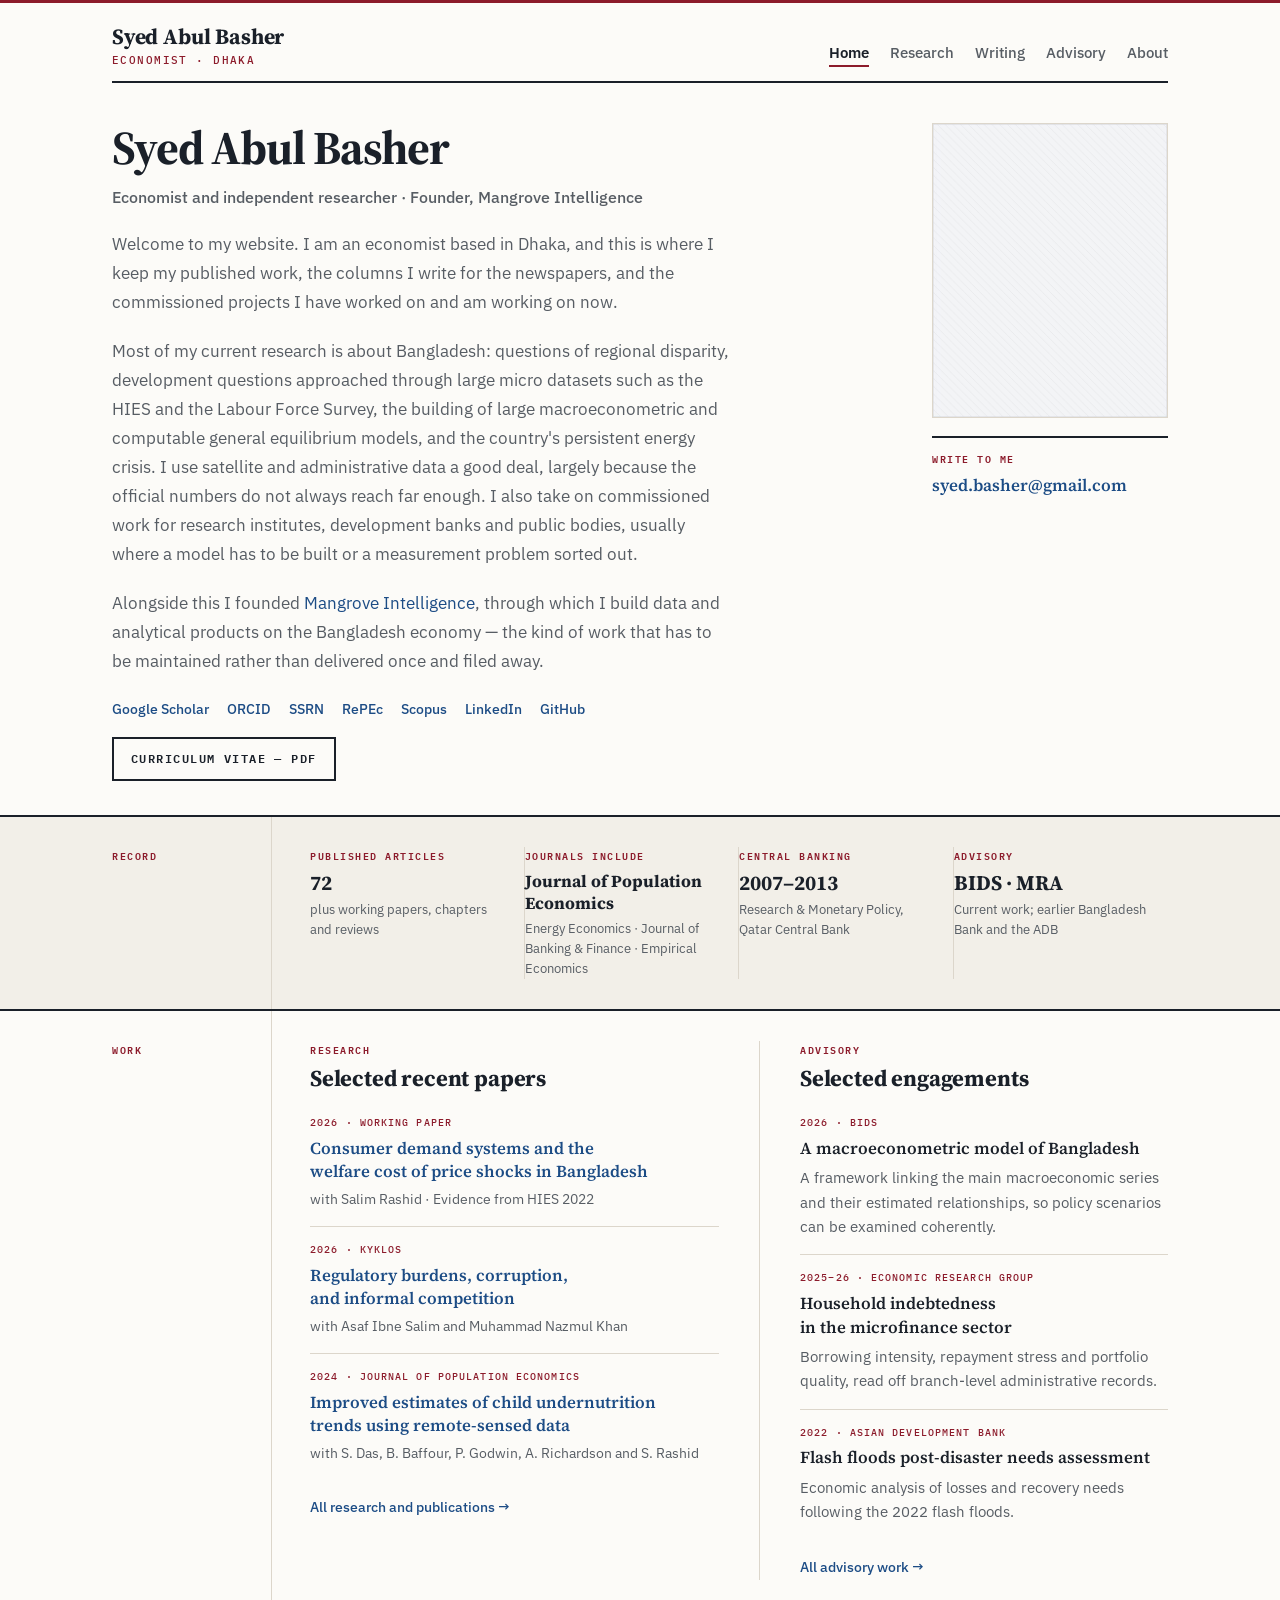
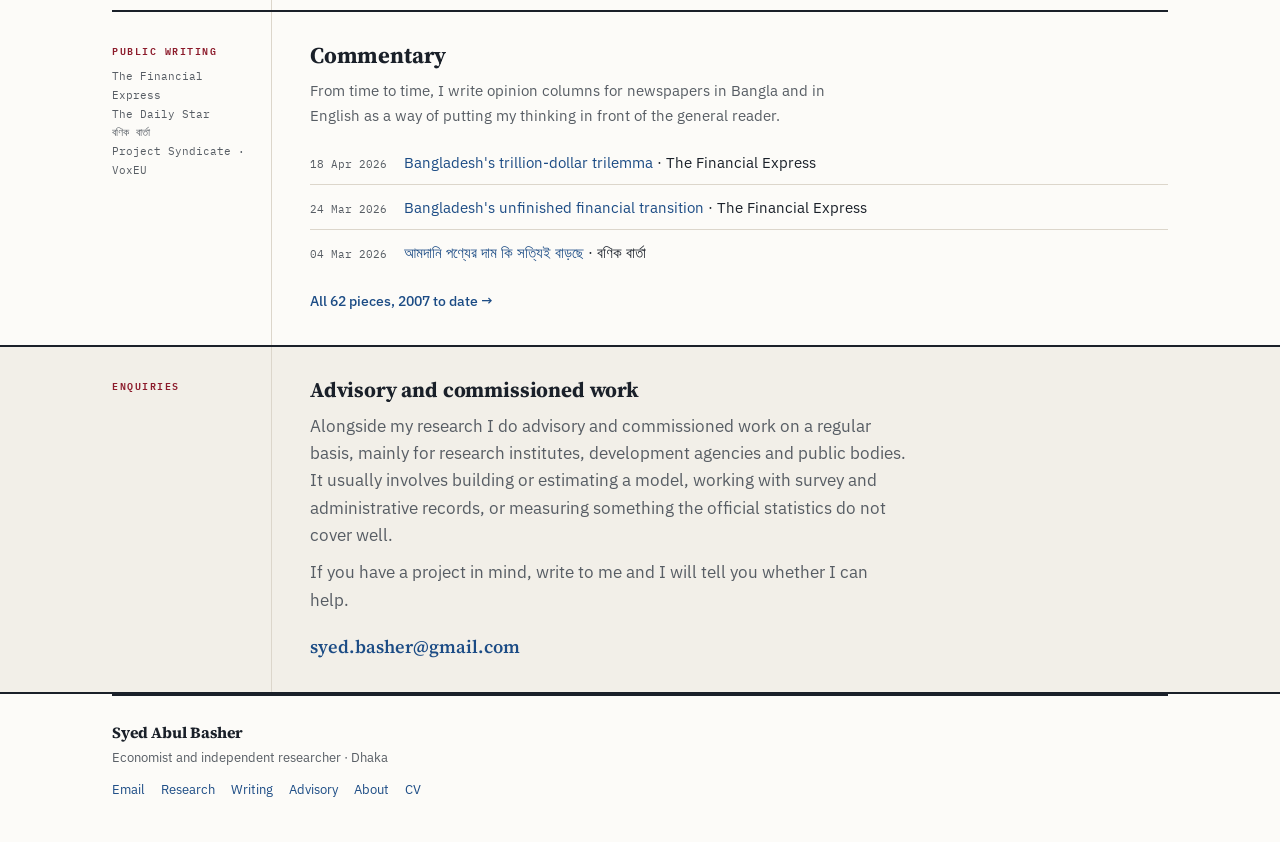
==== index.html @ e79bd329 "Add files via upload" ====
<!doctype html>
<html lang="en">
<head>
<meta charset="utf-8">
<meta name="viewport" content="width=device-width, initial-scale=1">
<title>Syed Abul Basher | Economist and Independent Researcher</title>
<meta name="description" content="Personal website of Syed Abul Basher, economist and independent researcher in Dhaka, working on Bangladesh&#x27;s economy, regional and spatial measurement, household welfare, macro-finance, energy and applied econometrics.">
<meta name="author" content="Syed Abul Basher">
<meta name="robots" content="index, follow">
<link rel="canonical" href="https://syedbasher.github.io/">

<meta property="og:type" content="website">
<meta property="og:site_name" content="Syed Abul Basher">
<meta property="og:title" content="Syed Abul Basher | Economist and Independent Researcher">
<meta property="og:description" content="Personal website of Syed Abul Basher, economist and independent researcher in Dhaka, working on Bangladesh&#x27;s economy, regional and spatial measurement, household welfare, macro-finance, energy and applied econometrics.">
<meta property="og:url" content="https://syedbasher.github.io/">
<meta name="twitter:card" content="summary">
<meta name="twitter:title" content="Syed Abul Basher | Economist and Independent Researcher">
<meta name="twitter:description" content="Personal website of Syed Abul Basher, economist and independent researcher in Dhaka, working on Bangladesh&#x27;s economy, regional and spatial measurement, household welfare, macro-finance, energy and applied econometrics.">

<meta name="theme-color" content="#fcfbf8" media="(prefers-color-scheme: light)">
<meta name="theme-color" content="#15161a" media="(prefers-color-scheme: dark)">
<link rel="icon" href="assets/favicon.svg" type="image/svg+xml">

<link rel="preconnect" href="https://fonts.googleapis.com">
<link rel="preconnect" href="https://fonts.gstatic.com" crossorigin>
<link rel="stylesheet" href="https://fonts.googleapis.com/css2?family=Source+Serif+4:opsz,wght@8..60,400;8..60,600;8..60,700&family=IBM+Plex+Sans:wght@400;500;600&family=IBM+Plex+Mono:wght@400;500;600&display=swap">
<link rel="stylesheet" href="assets/styles.css">
<script type="application/ld+json">
{
  "@context": "https://schema.org",
  "@type": "Person",
  "name": "Syed Abul Basher",
  "url": "https://syedbasher.github.io/",
  "jobTitle": [
    "Economist and Independent Researcher",
    "Founder, Mangrove Intelligence"
  ],
  "worksFor": {
    "@type": "Organization",
    "name": "Mangrove Intelligence",
    "url": "https://www.mangroveintel.com/"
  },
  "address": {
    "@type": "PostalAddress",
    "addressLocality": "Dhaka",
    "addressCountry": "BD"
  },
  "email": "mailto:syed.basher@gmail.com",
  "alumniOf": [
    {
      "@type": "CollegeOrUniversity",
      "name": "York University"
    },
    {
      "@type": "CollegeOrUniversity",
      "name": "North South University"
    }
  ],
  "knowsAbout": [
    "Energy economics",
    "Monetary policy",
    "Applied macroeconomics",
    "Panel econometrics",
    "Regional and spatial economics",
    "Household demand and welfare",
    "Bangladesh economy"
  ],
  "sameAs": [
    "https://scholar.google.com/citations?user=aabMrnUAAAAJ",
    "https://orcid.org/0000-0003-3918-8285",
    "https://papers.ssrn.com/sol3/cf_dev/AbsByAuth.cfm?per_id=369204",
    "https://mpra.ub.uni-muenchen.de/view/people/Basher%3D3ASyed_A%3D2E%3D3A%3D3A.html",
    "https://www.sciencedirect.com/author/14048112000/syed-abul-basher",
    "https://www.linkedin.com/in/syed-abul-basher-301b14432",
    "https://github.com/SyedBasher"
  ]
}
</script>
</head>
<body>
<a class="skip" href="#main">Skip to content</a>
<div class="topmark"></div>
<div class="shell">
  <header class="masthead">
    <a class="wordmark" href="index.html">Syed Abul Basher<small>Economist · Dhaka</small></a>
    <nav class="mastnav" aria-label="Primary"><a href="index.html" class="here" aria-current="page">Home</a><a href="research.html">Research</a><a href="writing.html">Writing</a><a href="advisory.html">Advisory</a><a href="about.html">About</a></nav>
  </header>
</div>
<main id="main">

  <div class="shell">
    <div class="hero">
      <div>
        <h1>Syed Abul Basher</h1>
        <p class="role">Economist and independent researcher · Founder, Mangrove Intelligence</p>
        <p class="lede">Welcome to my website. I am an economist based in Dhaka, and this is where I
          keep my published work, the columns I write for the newspapers, and the commissioned
          projects I have worked on and am working on now.</p>
        <p class="lede">Most of my current research is about Bangladesh: questions of regional
          disparity, development questions approached through large micro datasets such as the HIES
          and the Labour Force Survey, the building of large macroeconometric and computable general
          equilibrium models, and the country's persistent energy crisis. I use satellite and
          administrative data a good deal, largely because the official numbers do not always reach
          far enough. I also take on commissioned work for research institutes, development banks and
          public bodies, usually where a model has to be built or a measurement problem sorted out.</p>
        <p class="lede">Alongside this I founded <a href="https://www.mangroveintel.com/"
          target="_blank" rel="noopener">Mangrove Intelligence</a>, through which I build data and
          analytical products on the Bangladesh economy — the kind of work that has to be maintained
          rather than delivered once and filed away.</p>
        <p class="idlinks"><a href="https://scholar.google.com/citations?user=aabMrnUAAAAJ" target="_blank" rel="noopener">Google&nbsp;Scholar</a><a href="https://orcid.org/0000-0003-3918-8285" target="_blank" rel="noopener">ORCID</a><a href="https://papers.ssrn.com/sol3/cf_dev/AbsByAuth.cfm?per_id=369204" target="_blank" rel="noopener">SSRN</a><a href="https://mpra.ub.uni-muenchen.de/view/people/Basher%3D3ASyed_A%3D2E%3D3A%3D3A.html" target="_blank" rel="noopener">RePEc</a><a href="https://www.sciencedirect.com/author/14048112000/syed-abul-basher" target="_blank" rel="noopener">Scopus</a><a href="https://www.linkedin.com/in/syed-abul-basher-301b14432" target="_blank" rel="noopener">LinkedIn</a><a href="https://github.com/SyedBasher" target="_blank" rel="noopener">GitHub</a></p>
        <a class="cta" href="Syed_Basher_CV.pdf">Curriculum Vitae — PDF</a>
      </div>
      <div class="hero-aside">
        <img class="portrait" src="assets/portrait.jpg" alt="Syed Abul Basher" width="480" height="600">
        <div class="contact-card">
          <div class="label">Write to me</div>
          <a href="mailto:syed.basher@gmail.com">syed.basher@gmail.com</a>
        </div>
      </div>
    </div>
  </div>

  <div class="band">
    <div class="shell">
      <div class="row">
        <div class="rail"><div class="label">Record</div></div>
        <div class="body-col">
          <div class="record">
            <div><div class="label">Published articles</div><div class="fig">72</div>
              <div class="sub">plus working papers, chapters and reviews</div></div>
            <div><div class="label">Journals include</div><div class="fig long">Journal of Population Economics</div>
              <div class="sub">Energy Economics · Journal of Banking &amp; Finance · Empirical Economics</div></div>
            <div><div class="label">Central banking</div><div class="fig">2007–2013</div>
              <div class="sub">Research &amp; Monetary Policy, Qatar Central Bank</div></div>
            <div><div class="label">Advisory</div><div class="fig">BIDS · MRA</div>
              <div class="sub">Current work; earlier Bangladesh Bank and the ADB</div></div>
          </div>
        </div>
      </div>
    </div>
  </div>

  <div class="shell">
    <div class="row">
      <div class="rail"><div class="label">Work</div></div>
      <div class="body-col">
        <div class="split">
          <div>
            <div class="track-kicker">Research</div>
            <h2>Selected recent papers</h2>
            <div class="entries">
              <div class="entry"><div class="meta">2026 · Working paper</div>
                <h3><a href="https://papers.ssrn.com/sol3/papers.cfm?abstract_id=7422080" target="_blank" rel="noopener">Consumer demand systems and the welfare cost of price shocks in Bangladesh</a></h3>
                <div class="by">with Salim Rashid · Evidence from HIES 2022</div></div>
              <div class="entry"><div class="meta">2026 · Kyklos</div>
                <h3><a href="https://onlinelibrary.wiley.com/doi/10.1111/kykl.70020" target="_blank" rel="noopener">Regulatory burdens, corruption, and informal competition</a></h3>
                <div class="by">with Asaf Ibne Salim and Muhammad Nazmul Khan</div></div>
              <div class="entry"><div class="meta">2024 · Journal of Population Economics</div>
                <h3><a href="https://link.springer.com/article/10.1007/s00148-024-01043-6" target="_blank" rel="noopener">Improved estimates of child undernutrition trends using remote-sensed data</a></h3>
                <div class="by">with S. Das, B. Baffour, P. Godwin, A. Richardson and S. Rashid</div></div>
            </div>
            <a class="more" href="research.html">All research and publications</a>
          </div>
          <div>
            <div class="track-kicker">Advisory</div>
            <h2>Selected engagements</h2>
            <div class="entries">
              <div class="entry"><div class="meta">2026 · BIDS</div>
                <h3>A macroeconometric model of Bangladesh</h3>
                <p class="desc">A framework linking the main macroeconomic series and their estimated relationships, so policy scenarios can be examined coherently.</p></div>
              <div class="entry"><div class="meta">2025–26 · Economic Research Group</div>
                <h3>Household indebtedness in the microfinance sector</h3>
                <p class="desc">Borrowing intensity, repayment stress and portfolio quality, read off branch-level administrative records.</p></div>
              <div class="entry"><div class="meta">2022 · Asian Development Bank</div>
                <h3>Flash floods post-disaster needs assessment</h3>
                <p class="desc">Economic analysis of losses and recovery needs following the 2022 flash floods.</p></div>
            </div>
            <a class="more" href="advisory.html">All advisory work</a>
          </div>
        </div>
      </div>
    </div>
  </div>

  <div class="shell">
    <div class="divider-strong"></div>
    <div class="row">
      <div class="rail"><div class="label">Public writing</div>
        <div class="note">The Financial Express<br>The Daily Star<br>বণিক বার্তা<br>Project Syndicate · VoxEU</div></div>
      <div class="body-col">
        <h2>Commentary</h2>
        <p class="sec-note">From time to time, I write opinion columns for newspapers in Bangla and in
          English as a way of putting my thinking in front of the general reader.</p>
        <div class="currently">
          <div class="cur"><time datetime="2026-04-18">18 Apr 2026</time><p><a href="https://thefinancialexpress.com.bd/columns/bangladeshs-trillion-dollar-trilemma" target="_blank" rel="noopener">Bangladesh's trillion-dollar trilemma</a> · The Financial Express</p></div>
          <div class="cur"><time datetime="2026-03-24">24 Mar 2026</time><p><a href="https://thefinancialexpress.com.bd/views/bangladeshs-unfinished-financial-transition" target="_blank" rel="noopener">Bangladesh's unfinished financial transition</a> · The Financial Express</p></div>
          <div class="cur"><time datetime="2026-03-04">04 Mar 2026</time><p><a href="https://www.bonikbarta.com/editorial/EYl3VkmxlmnkN9Ev" target="_blank" rel="noopener">আমদানি পণ্যের দাম কি সত্যিই বাড়ছে</a> · বণিক বার্তা</p></div>
        </div>
        <a class="more" href="writing.html">All 62 pieces, 2007 to date</a>
      </div>
    </div>
  </div>

  <div class="band">
    <div class="shell">
      <div class="row">
        <div class="rail"><div class="label">Enquiries</div></div>
        <div class="body-col engage">
          <h2>Advisory and commissioned work</h2>
          <p>Alongside my research I do advisory and commissioned work on a regular basis, mainly for
            research institutes, development agencies and public bodies. It usually involves building
            or estimating a model, working with survey and administrative records, or measuring
            something the official statistics do not cover well.</p>
          <p>If you have a project in mind, write to me and I will tell you whether I can help.</p>
          <p class="mail"><a href="mailto:syed.basher@gmail.com">syed.basher@gmail.com</a></p>
        </div>
      </div>
    </div>
  </div>
</main>

  <div class="shell">
    <div class="divider-strong"></div>
    <footer class="site-foot">
      <strong>Syed Abul Basher</strong>
      <div>Economist and independent researcher · Dhaka</div>
      <div class="foot-links">
        <a href="mailto:syed.basher@gmail.com">Email</a>
        <a href="research.html">Research</a>
        <a href="writing.html">Writing</a>
        <a href="advisory.html">Advisory</a>
        <a href="about.html">About</a>
        <a href="Syed_Basher_CV.pdf">CV</a>
      </div>
    </footer>
  </div>
</body>
</html>
---- assets/styles.css ----
/* syedbasher.github.io — generated by site-source/build_site.py */
:root{
  --paper:#fcfbf8; --band:#f2efe8;
  --ink:#1a2029; --ink-soft:#575d64; --ink-faint:#74787e;
  --rule:#dcd6cb; --rule-strong:#1a2029;
  --accent:#8c1b2b; --link:#1c4c85;
}
@media (prefers-color-scheme: dark){
  :root{
    --paper:#15161a; --band:#1e2026;
    --ink:#eceae6; --ink-soft:#b0aca6; --ink-faint:#8d8983;
    --rule:#31333a; --rule-strong:#8f8b85;
    --accent:#dd8794; --link:#9dc0e8;
  }
}
*{box-sizing:border-box}
html{scroll-behavior:smooth}
body{margin:0;background:var(--paper);color:var(--ink);
  font-family:"IBM Plex Sans","Helvetica Neue",Arial,sans-serif;
  font-size:16.5px;line-height:1.66;-webkit-font-smoothing:antialiased}
a{color:var(--link);text-decoration:none}
a:hover{text-decoration:underline;text-decoration-color:var(--accent);
  text-decoration-thickness:1.5px;text-underline-offset:3px}
a:focus-visible{outline:2px solid var(--accent);outline-offset:3px}
h1,h2,h3{font-family:"Source Serif 4",Georgia,"Times New Roman",serif;color:var(--ink);
  margin:0;text-wrap:balance}
p{margin:0}
img{max-width:100%;height:auto}
.skip{position:absolute;left:-9999px;top:0;background:var(--ink);color:var(--paper);
  padding:10px 16px;z-index:100}
.skip:focus{left:12px;top:12px}
[id]{scroll-margin-top:24px}

.topmark{height:3px;background:var(--accent)}
.shell{max-width:1120px;margin:0 auto;padding:0 32px}
.masthead{display:flex;align-items:flex-end;justify-content:space-between;gap:20px;
  flex-wrap:wrap;padding:20px 0 14px;border-bottom:2px solid var(--rule-strong)}
.wordmark{font-family:"Source Serif 4",Georgia,serif;font-size:1.36rem;font-weight:700;
  letter-spacing:-.008em;color:var(--ink);line-height:1.2}
.wordmark:hover{text-decoration:none}
.wordmark small{display:block;font-family:"IBM Plex Mono",monospace;font-size:11px;
  font-weight:500;letter-spacing:.13em;text-transform:uppercase;color:var(--accent);margin-top:5px}
.mastnav{display:flex;gap:21px;flex-wrap:wrap;font-size:.92rem;font-weight:500}
.mastnav a{color:var(--ink-soft);padding-bottom:2px}
.mastnav a.here{color:var(--ink);font-weight:600;box-shadow:inset 0 -2px 0 var(--accent)}

.row{display:grid;grid-template-columns:160px minmax(0,1fr);gap:0 38px}
.rail{border-right:1px solid var(--rule);padding:30px 22px 30px 0}
.body-col{padding:30px 0}
.label{font-family:"IBM Plex Mono",monospace;font-size:10px;letter-spacing:.15em;
  text-transform:uppercase;color:var(--accent);font-weight:600;line-height:1.6}
.rail .note{font-family:"IBM Plex Mono",monospace;font-size:11px;color:var(--ink-soft);
  line-height:1.7;margin-top:9px}
.divider-strong{border-top:2px solid var(--rule-strong)}

.hero{display:grid;grid-template-columns:minmax(0,1fr) 236px;gap:52px;
  padding:40px 0 34px;align-items:start}
.hero.single{grid-template-columns:minmax(0,1fr)}
h1{font-size:clamp(2.15rem,4.4vw,2.95rem);line-height:1.08;letter-spacing:-.022em;font-weight:700}
.role{font-size:.98rem;font-weight:500;color:var(--ink-soft);margin-top:10px}
.lede{font-size:1.04rem;line-height:1.74;color:var(--ink-soft);max-width:62ch;margin-top:20px}
.idlinks{display:flex;flex-wrap:wrap;gap:6px 18px;margin-top:22px;font-size:.88rem;font-weight:500}
.cta{display:inline-block;margin-top:16px;font-family:"IBM Plex Mono",monospace;font-size:12px;
  font-weight:600;letter-spacing:.12em;text-transform:uppercase;color:var(--ink);
  border:2px solid var(--rule-strong);padding:10px 17px}
.cta:hover{background:var(--ink);color:var(--paper);text-decoration:none}
.portrait{display:block;width:100%;aspect-ratio:4/5;object-fit:cover;
  border:1px solid var(--rule);background:var(--band)}
.contact-card{margin-top:18px;border-top:2px solid var(--rule-strong);padding-top:12px}
.contact-card.flush{margin-top:0}
.contact-card .label{margin-bottom:6px}
.contact-card > a{font-family:"Source Serif 4",Georgia,serif;font-size:1.06rem;
  font-weight:600;line-height:1.35;word-break:break-word}
.asked{font-size:.9rem;color:var(--ink-soft);line-height:1.65;margin-top:8px}

.record{display:grid;grid-template-columns:repeat(4,1fr);gap:0}
.record > div{padding-right:20px;border-right:1px solid var(--rule)}
.record > div:last-child{border-right:0;padding-right:0}
.record .fig{font-family:"Source Serif 4",Georgia,serif;font-size:1.3rem;font-weight:700;
  line-height:1.22;margin-top:7px;font-variant-numeric:tabular-nums}
.record .fig.long{font-size:1.06rem;line-height:1.3}
.record .sub{font-size:.83rem;color:var(--ink-soft);margin-top:5px;line-height:1.5}

h2{font-size:1.42rem;line-height:1.22;letter-spacing:-.008em;font-weight:700}
.sec-note{color:var(--ink-soft);font-size:.95rem;margin-top:8px;max-width:60ch}

.entries{margin-top:22px;display:flex;flex-direction:column}
.entry{padding:15px 0;border-top:1px solid var(--rule)}
.entry:first-child{border-top:0;padding-top:0}
.entry .meta{font-family:"IBM Plex Mono",monospace;font-size:10px;letter-spacing:.11em;
  text-transform:uppercase;color:var(--accent);font-weight:500}
.entry h3{font-size:1.05rem;line-height:1.4;font-weight:600;margin-top:5px}
.entry h3 a{color:var(--link)}
.entry .by{font-size:.88rem;color:var(--ink-soft);margin-top:4px}
.entry p.desc{font-size:.92rem;color:var(--ink-soft);margin-top:6px;max-width:62ch}

.split{display:grid;grid-template-columns:1fr 1fr;gap:0 40px}
.split > div:last-child{border-left:1px solid var(--rule);padding-left:40px}
.track-kicker{font-family:"IBM Plex Mono",monospace;font-size:10px;letter-spacing:.15em;
  text-transform:uppercase;color:var(--accent);font-weight:600;margin-bottom:8px}
.more{display:inline-block;margin-top:16px;font-size:.88rem;font-weight:500}
.more::after{content:" \2192"}

.currently{display:flex;flex-direction:column;margin-top:22px}
.cur{display:grid;grid-template-columns:78px minmax(0,1fr);gap:16px;padding:10px 0;
  border-top:1px solid var(--rule);align-items:baseline}
.cur:first-child{border-top:0;padding-top:0}
.cur time{font-family:"IBM Plex Mono",monospace;font-size:11px;color:var(--ink-soft);
  font-variant-numeric:tabular-nums}
.cur p{font-size:.95rem;line-height:1.58}

.band{background:var(--band);border-top:2px solid var(--rule-strong);
  border-bottom:2px solid var(--rule-strong)}
.engage h2{font-size:1.32rem}
.engage p{color:var(--ink-soft);margin-top:10px;max-width:60ch}
.engage .mail{margin-top:18px;font-family:"Source Serif 4",Georgia,serif;
  font-size:1.14rem;font-weight:600}

.toc{display:flex;flex-wrap:wrap;gap:8px 10px;margin-top:24px;padding-top:18px;
  border-top:1px solid var(--rule)}
.toc a{font-family:"IBM Plex Mono",monospace;font-size:11.5px;font-weight:600;letter-spacing:.08em;
  text-transform:uppercase;border:1px solid var(--rule);padding:8px 12px;color:var(--link)}
.toc a:hover{border-color:var(--link);text-decoration:none}
.toc a em{font-style:normal;font-weight:500;color:var(--ink-soft);margin-left:6px}

.yearhead{font-family:"IBM Plex Mono",monospace;font-size:12px;font-weight:600;
  letter-spacing:.14em;color:var(--accent);padding:22px 0 8px;
  border-top:1px solid var(--rule);margin-top:12px;font-variant-numeric:tabular-nums}
.yearhead:first-child{margin-top:0;border-top:0;padding-top:0}
.pub{padding:11px 0;border-top:1px solid var(--rule)}
.yearhead + .pub{border-top:0;padding-top:2px}
.pub .t{font-family:"Source Serif 4",Georgia,serif;font-size:1.03rem;font-weight:600;line-height:1.42}
.pub .t a{color:var(--link)}
.pub .cite{font-size:.88rem;color:var(--ink-soft);margin-top:3px;line-height:1.5}

.wr{display:grid;grid-template-columns:74px minmax(0,1fr);gap:18px;padding:11px 0;
  border-top:1px solid var(--rule)}
.yearhead + .wr{border-top:0;padding-top:2px}
.wr time{font-family:"IBM Plex Mono",monospace;font-size:11px;color:var(--ink-soft);
  padding-top:3px;font-variant-numeric:tabular-nums}
.wr .t{font-family:"Source Serif 4",Georgia,serif;font-size:1.03rem;font-weight:600;line-height:1.42}
.wr .t a{color:var(--link)}
.wr .outlet{font-size:.87rem;color:var(--ink-soft);margin-top:3px}

.tlrow{display:grid;grid-template-columns:120px minmax(0,1fr);gap:20px;padding:13px 0;
  border-top:1px solid var(--rule)}
.tlrow:first-child{border-top:0;padding-top:0}
.tlrow time{font-family:"IBM Plex Mono",monospace;font-size:11px;color:var(--ink-soft);
  padding-top:2px;font-variant-numeric:tabular-nums}
.tlt{font-family:"Source Serif 4",Georgia,serif;font-size:1.03rem;font-weight:600}
.tls{font-size:.9rem;color:var(--ink-soft);margin-top:2px}
.tlsub{font-size:.9rem;color:var(--ink-soft);margin-top:7px;padding-left:13px;
  border-left:2px solid var(--rule)}
.prose{font-size:1.02rem;line-height:1.75;color:var(--ink-soft);max-width:62ch;margin-top:20px}
.prose p + p{margin-top:13px}

.site-foot{padding:24px 0 42px;font-size:.84rem;color:var(--ink-soft)}
.site-foot strong{font-family:"Source Serif 4",Georgia,serif;color:var(--ink);font-size:.98rem}
.foot-links{display:flex;gap:16px;flex-wrap:wrap;margin-top:9px}

@media (max-width:880px){
  .shell{padding:0 20px}
  body{font-size:16px}
  .masthead{align-items:flex-start;padding-top:18px}
  .mastnav{gap:15px;font-size:.86rem}
  .row{grid-template-columns:minmax(0,1fr)}
  .rail{border-right:0;border-bottom:1px solid var(--rule);padding:24px 0 11px}
  .body-col{padding:16px 0 28px}
  .hero{grid-template-columns:minmax(0,1fr);gap:28px;padding:30px 0 26px}
  .hero-aside{max-width:300px}
  h1{font-size:2.1rem}
  h2{font-size:1.3rem}
  .record{grid-template-columns:1fr 1fr;gap:22px 0}
  .record > div{border-right:0;padding-right:14px}
  .split{grid-template-columns:minmax(0,1fr);gap:30px}
  .split > div:last-child{border-left:0;padding-left:0;border-top:1px solid var(--rule);padding-top:28px}
  .cur,.wr,.tlrow{grid-template-columns:minmax(0,1fr);gap:3px}
  .wr time,.tlrow time{padding-top:0}
}
@media (prefers-reduced-motion:reduce){html{scroll-behavior:auto}*{transition:none!important;animation:none!important}}
@media print{
  .topmark,.mastnav,.skip,.toc,.band{display:none}
  body{font-size:11pt;color:#000;background:#fff}
  a{color:#000;text-decoration:underline}
  .row{grid-template-columns:minmax(0,1fr)}
  .rail{border:0;padding:12px 0 0}
}
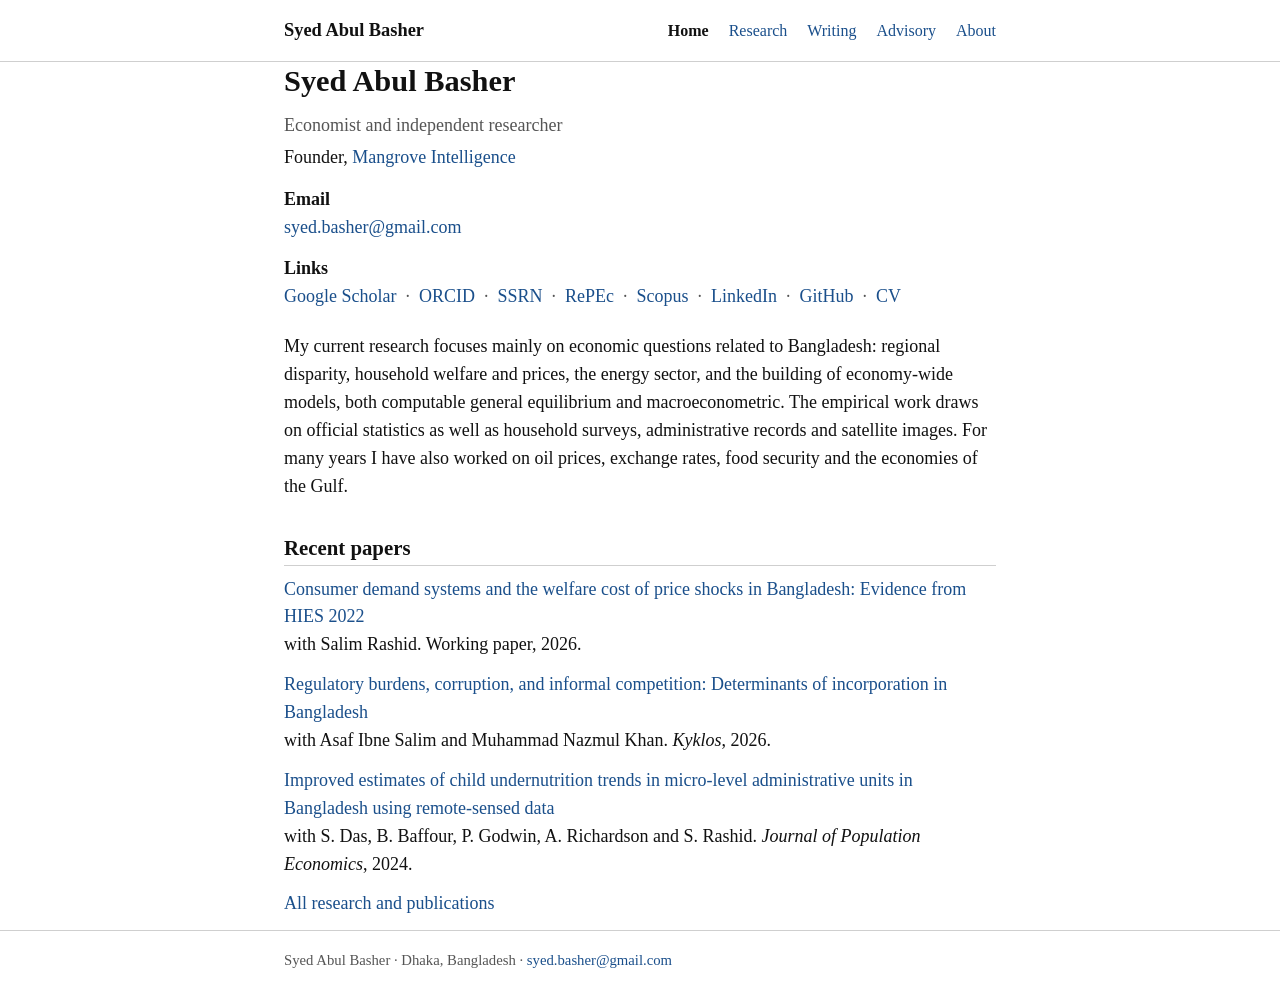
==== commit 9acf46f3: "Simplify site design to a plain academic style Replace the styled layout with a single-column Times " ====
--- a/index.html
+++ b/index.html
@@ -18,13 +18,7 @@
 <meta name="twitter:title" content="Syed Abul Basher | Economist and Independent Researcher">
 <meta name="twitter:description" content="Personal website of Syed Abul Basher, economist and independent researcher in Dhaka, working on Bangladesh&#x27;s economy, regional and spatial measurement, household welfare, macro-finance, energy and applied econometrics.">
 
-<meta name="theme-color" content="#fcfbf8" media="(prefers-color-scheme: light)">
-<meta name="theme-color" content="#15161a" media="(prefers-color-scheme: dark)">
 <link rel="icon" href="assets/favicon.svg" type="image/svg+xml">
-
-<link rel="preconnect" href="https://fonts.googleapis.com">
-<link rel="preconnect" href="https://fonts.gstatic.com" crossorigin>
-<link rel="stylesheet" href="https://fonts.googleapis.com/css2?family=Source+Serif+4:opsz,wght@8..60,400;8..60,600;8..60,700&family=IBM+Plex+Sans:wght@400;500;600&family=IBM+Plex+Mono:wght@400;500;600&display=swap">
 <link rel="stylesheet" href="assets/styles.css">
 <script type="application/ld+json">
 {
@@ -80,160 +74,59 @@
 </head>
 <body>
 <a class="skip" href="#main">Skip to content</a>
-<div class="topmark"></div>
-<div class="shell">
-  <header class="masthead">
-    <a class="wordmark" href="index.html">Syed Abul Basher<small>Economist · Dhaka</small></a>
-    <nav class="mastnav" aria-label="Primary"><a href="index.html" class="here" aria-current="page">Home</a><a href="research.html">Research</a><a href="writing.html">Writing</a><a href="advisory.html">Advisory</a><a href="about.html">About</a></nav>
-  </header>
-</div>
-<main id="main">
+<header class="top">
+  <div class="wrap">
+    <a class="name" href="index.html">Syed Abul Basher</a>
+    <nav aria-label="Primary"><a href="index.html" class="here" aria-current="page">Home</a><a href="research.html">Research</a><a href="writing.html">Writing</a><a href="advisory.html">Advisory</a><a href="about.html">About</a></nav>
+  </div>
+</header>
+<main id="main" class="wrap">
 
-  <div class="shell">
-    <div class="hero">
-      <div>
-        <h1>Syed Abul Basher</h1>
-        <p class="role">Economist and independent researcher · Founder, Mangrove Intelligence</p>
-        <p class="lede">Welcome to my website. I am an economist based in Dhaka, and this is where I
-          keep my published work, the columns I write for the newspapers, and the commissioned
-          projects I have worked on and am working on now.</p>
-        <p class="lede">Most of my current research is about Bangladesh: questions of regional
-          disparity, development questions approached through large micro datasets such as the HIES
-          and the Labour Force Survey, the building of large macroeconometric and computable general
-          equilibrium models, and the country's persistent energy crisis. I use satellite and
-          administrative data a good deal, largely because the official numbers do not always reach
-          far enough. I also take on commissioned work for research institutes, development banks and
-          public bodies, usually where a model has to be built or a measurement problem sorted out.</p>
-        <p class="lede">Alongside this I founded <a href="https://www.mangroveintel.com/"
-          target="_blank" rel="noopener">Mangrove Intelligence</a>, through which I build data and
-          analytical products on the Bangladesh economy — the kind of work that has to be maintained
-          rather than delivered once and filed away.</p>
-        <p class="idlinks"><a href="https://scholar.google.com/citations?user=aabMrnUAAAAJ" target="_blank" rel="noopener">Google&nbsp;Scholar</a><a href="https://orcid.org/0000-0003-3918-8285" target="_blank" rel="noopener">ORCID</a><a href="https://papers.ssrn.com/sol3/cf_dev/AbsByAuth.cfm?per_id=369204" target="_blank" rel="noopener">SSRN</a><a href="https://mpra.ub.uni-muenchen.de/view/people/Basher%3D3ASyed_A%3D2E%3D3A%3D3A.html" target="_blank" rel="noopener">RePEc</a><a href="https://www.sciencedirect.com/author/14048112000/syed-abul-basher" target="_blank" rel="noopener">Scopus</a><a href="https://www.linkedin.com/in/syed-abul-basher-301b14432" target="_blank" rel="noopener">LinkedIn</a><a href="https://github.com/SyedBasher" target="_blank" rel="noopener">GitHub</a></p>
-        <a class="cta" href="Syed_Basher_CV.pdf">Curriculum Vitae — PDF</a>
-      </div>
-      <div class="hero-aside">
-        <img class="portrait" src="assets/portrait.jpg" alt="Syed Abul Basher" width="480" height="600">
-        <div class="contact-card">
-          <div class="label">Write to me</div>
-          <a href="mailto:syed.basher@gmail.com">syed.basher@gmail.com</a>
-        </div>
-      </div>
+  <section class="intro">
+    
+    <div>
+      <h1>Syed Abul Basher</h1>
+      <p class="role">Economist and independent researcher</p>
+      <p>Founder, <a href="https://www.mangroveintel.com/" target="_blank"
+        rel="noopener">Mangrove Intelligence</a></p>
+      <p class="contact"><strong>Email</strong><br>
+        <a href="mailto:syed.basher@gmail.com">syed.basher@gmail.com</a></p>
+      <p class="contact"><strong>Links</strong><br><a href="https://scholar.google.com/citations?user=aabMrnUAAAAJ" target="_blank" rel="noopener">Google&nbsp;Scholar</a><a href="https://orcid.org/0000-0003-3918-8285" target="_blank" rel="noopener">ORCID</a><a href="https://papers.ssrn.com/sol3/cf_dev/AbsByAuth.cfm?per_id=369204" target="_blank" rel="noopener">SSRN</a><a href="https://mpra.ub.uni-muenchen.de/view/people/Basher%3D3ASyed_A%3D2E%3D3A%3D3A.html" target="_blank" rel="noopener">RePEc</a><a href="https://www.sciencedirect.com/author/14048112000/syed-abul-basher" target="_blank" rel="noopener">Scopus</a><a href="https://www.linkedin.com/in/syed-abul-basher-301b14432" target="_blank" rel="noopener">LinkedIn</a><a href="https://github.com/SyedBasher" target="_blank" rel="noopener">GitHub</a><a href="Syed_Basher_CV.pdf">CV</a></p>
     </div>
-  </div>
+  </section>
 
-  <div class="band">
-    <div class="shell">
-      <div class="row">
-        <div class="rail"><div class="label">Record</div></div>
-        <div class="body-col">
-          <div class="record">
-            <div><div class="label">Published articles</div><div class="fig">72</div>
-              <div class="sub">plus working papers, chapters and reviews</div></div>
-            <div><div class="label">Journals include</div><div class="fig long">Journal of Population Economics</div>
-              <div class="sub">Energy Economics · Journal of Banking &amp; Finance · Empirical Economics</div></div>
-            <div><div class="label">Central banking</div><div class="fig">2007–2013</div>
-              <div class="sub">Research &amp; Monetary Policy, Qatar Central Bank</div></div>
-            <div><div class="label">Advisory</div><div class="fig">BIDS · MRA</div>
-              <div class="sub">Current work; earlier Bangladesh Bank and the ADB</div></div>
-          </div>
-        </div>
-      </div>
-    </div>
-  </div>
+  <section>
+    <p>My current research focuses mainly on economic questions related to Bangladesh: regional
+      disparity, household welfare and prices, the energy sector, and the building of economy-wide
+      models, both computable general equilibrium and macroeconometric. The empirical work draws on
+      official statistics as well as household surveys, administrative records and satellite
+      images. For many years I have also worked on oil prices, exchange rates, food security and
+      the economies of the Gulf.</p>
+  </section>
 
-  <div class="shell">
-    <div class="row">
-      <div class="rail"><div class="label">Work</div></div>
-      <div class="body-col">
-        <div class="split">
-          <div>
-            <div class="track-kicker">Research</div>
-            <h2>Selected recent papers</h2>
-            <div class="entries">
-              <div class="entry"><div class="meta">2026 · Working paper</div>
-                <h3><a href="https://papers.ssrn.com/sol3/papers.cfm?abstract_id=7422080" target="_blank" rel="noopener">Consumer demand systems and the welfare cost of price shocks in Bangladesh</a></h3>
-                <div class="by">with Salim Rashid · Evidence from HIES 2022</div></div>
-              <div class="entry"><div class="meta">2026 · Kyklos</div>
-                <h3><a href="https://onlinelibrary.wiley.com/doi/10.1111/kykl.70020" target="_blank" rel="noopener">Regulatory burdens, corruption, and informal competition</a></h3>
-                <div class="by">with Asaf Ibne Salim and Muhammad Nazmul Khan</div></div>
-              <div class="entry"><div class="meta">2024 · Journal of Population Economics</div>
-                <h3><a href="https://link.springer.com/article/10.1007/s00148-024-01043-6" target="_blank" rel="noopener">Improved estimates of child undernutrition trends using remote-sensed data</a></h3>
-                <div class="by">with S. Das, B. Baffour, P. Godwin, A. Richardson and S. Rashid</div></div>
-            </div>
-            <a class="more" href="research.html">All research and publications</a>
-          </div>
-          <div>
-            <div class="track-kicker">Advisory</div>
-            <h2>Selected engagements</h2>
-            <div class="entries">
-              <div class="entry"><div class="meta">2026 · BIDS</div>
-                <h3>A macroeconometric model of Bangladesh</h3>
-                <p class="desc">A framework linking the main macroeconomic series and their estimated relationships, so policy scenarios can be examined coherently.</p></div>
-              <div class="entry"><div class="meta">2025–26 · Economic Research Group</div>
-                <h3>Household indebtedness in the microfinance sector</h3>
-                <p class="desc">Borrowing intensity, repayment stress and portfolio quality, read off branch-level administrative records.</p></div>
-              <div class="entry"><div class="meta">2022 · Asian Development Bank</div>
-                <h3>Flash floods post-disaster needs assessment</h3>
-                <p class="desc">Economic analysis of losses and recovery needs following the 2022 flash floods.</p></div>
-            </div>
-            <a class="more" href="advisory.html">All advisory work</a>
-          </div>
-        </div>
-      </div>
-    </div>
-  </div>
-
-  <div class="shell">
-    <div class="divider-strong"></div>
-    <div class="row">
-      <div class="rail"><div class="label">Public writing</div>
-        <div class="note">The Financial Express<br>The Daily Star<br>বণিক বার্তা<br>Project Syndicate · VoxEU</div></div>
-      <div class="body-col">
-        <h2>Commentary</h2>
-        <p class="sec-note">From time to time, I write opinion columns for newspapers in Bangla and in
-          English as a way of putting my thinking in front of the general reader.</p>
-        <div class="currently">
-          <div class="cur"><time datetime="2026-04-18">18 Apr 2026</time><p><a href="https://thefinancialexpress.com.bd/columns/bangladeshs-trillion-dollar-trilemma" target="_blank" rel="noopener">Bangladesh's trillion-dollar trilemma</a> · The Financial Express</p></div>
-          <div class="cur"><time datetime="2026-03-24">24 Mar 2026</time><p><a href="https://thefinancialexpress.com.bd/views/bangladeshs-unfinished-financial-transition" target="_blank" rel="noopener">Bangladesh's unfinished financial transition</a> · The Financial Express</p></div>
-          <div class="cur"><time datetime="2026-03-04">04 Mar 2026</time><p><a href="https://www.bonikbarta.com/editorial/EYl3VkmxlmnkN9Ev" target="_blank" rel="noopener">আমদানি পণ্যের দাম কি সত্যিই বাড়ছে</a> · বণিক বার্তা</p></div>
-        </div>
-        <a class="more" href="writing.html">All 62 pieces, 2007 to date</a>
-      </div>
-    </div>
-  </div>
-
-  <div class="band">
-    <div class="shell">
-      <div class="row">
-        <div class="rail"><div class="label">Enquiries</div></div>
-        <div class="body-col engage">
-          <h2>Advisory and commissioned work</h2>
-          <p>Alongside my research I do advisory and commissioned work on a regular basis, mainly for
-            research institutes, development agencies and public bodies. It usually involves building
-            or estimating a model, working with survey and administrative records, or measuring
-            something the official statistics do not cover well.</p>
-          <p>If you have a project in mind, write to me and I will tell you whether I can help.</p>
-          <p class="mail"><a href="mailto:syed.basher@gmail.com">syed.basher@gmail.com</a></p>
-        </div>
-      </div>
-    </div>
-  </div>
+  <section>
+    <h2>Recent papers</h2>
+    <p class="pub"><a href="https://papers.ssrn.com/sol3/papers.cfm?abstract_id=7422080"
+      target="_blank" rel="noopener">Consumer demand systems and the welfare cost of price shocks in
+      Bangladesh: Evidence from HIES 2022</a><br>with Salim Rashid. Working paper, 2026.</p>
+    <p class="pub"><a href="https://onlinelibrary.wiley.com/doi/10.1111/kykl.70020"
+      target="_blank" rel="noopener">Regulatory burdens, corruption, and informal competition:
+      Determinants of incorporation in Bangladesh</a><br>with Asaf Ibne Salim and Muhammad Nazmul
+      Khan. <em>Kyklos</em>, 2026.</p>
+    <p class="pub"><a href="https://link.springer.com/article/10.1007/s00148-024-01043-6"
+      target="_blank" rel="noopener">Improved estimates of child undernutrition trends in
+      micro-level administrative units in Bangladesh using remote-sensed data</a><br>with S. Das,
+      B. Baffour, P. Godwin, A. Richardson and S. Rashid. <em>Journal of Population Economics</em>,
+      2024.</p>
+    <p><a href="research.html">All research and publications</a></p>
+  </section>
 </main>
 
-  <div class="shell">
-    <div class="divider-strong"></div>
-    <footer class="site-foot">
-      <strong>Syed Abul Basher</strong>
-      <div>Economist and independent researcher · Dhaka</div>
-      <div class="foot-links">
-        <a href="mailto:syed.basher@gmail.com">Email</a>
-        <a href="research.html">Research</a>
-        <a href="writing.html">Writing</a>
-        <a href="advisory.html">Advisory</a>
-        <a href="about.html">About</a>
-        <a href="Syed_Basher_CV.pdf">CV</a>
-      </div>
-    </footer>
-  </div>
+  <footer class="site-foot">
+    <div class="wrap">
+      Syed Abul Basher &middot; Dhaka, Bangladesh &middot;
+      <a href="mailto:syed.basher@gmail.com">syed.basher@gmail.com</a>
+    </div>
+  </footer>
 </body>
 </html>
--- a/assets/styles.css
+++ b/assets/styles.css
@@ -1,187 +1,66 @@
-/* syedbasher.github.io — generated by site-source/build_site.py */
-:root{
-  --paper:#fcfbf8; --band:#f2efe8;
-  --ink:#1a2029; --ink-soft:#575d64; --ink-faint:#74787e;
-  --rule:#dcd6cb; --rule-strong:#1a2029;
-  --accent:#8c1b2b; --link:#1c4c85;
-}
+/* syedbasher.github.io - generated by site-source/build_site.py */
+:root{--bg:#fff;--ink:#111;--soft:#555;--rule:#cfcfcf;--link:#1a4f8b}
 @media (prefers-color-scheme: dark){
-  :root{
-    --paper:#15161a; --band:#1e2026;
-    --ink:#eceae6; --ink-soft:#b0aca6; --ink-faint:#8d8983;
-    --rule:#31333a; --rule-strong:#8f8b85;
-    --accent:#dd8794; --link:#9dc0e8;
-  }
+  :root{--bg:#141414;--ink:#e8e8e8;--soft:#a9a9a9;--rule:#3a3a3a;--link:#8fb4e3}
 }
 *{box-sizing:border-box}
-html{scroll-behavior:smooth}
-body{margin:0;background:var(--paper);color:var(--ink);
-  font-family:"IBM Plex Sans","Helvetica Neue",Arial,sans-serif;
-  font-size:16.5px;line-height:1.66;-webkit-font-smoothing:antialiased}
+body{margin:0;background:var(--bg);color:var(--ink);
+  font-family:"Times New Roman",Times,"Liberation Serif",Georgia,serif;
+  font-size:18px;line-height:1.55}
 a{color:var(--link);text-decoration:none}
-a:hover{text-decoration:underline;text-decoration-color:var(--accent);
-  text-decoration-thickness:1.5px;text-underline-offset:3px}
-a:focus-visible{outline:2px solid var(--accent);outline-offset:3px}
-h1,h2,h3{font-family:"Source Serif 4",Georgia,"Times New Roman",serif;color:var(--ink);
-  margin:0;text-wrap:balance}
-p{margin:0}
+a:hover{text-decoration:underline}
+a:focus-visible{outline:2px solid var(--link);outline-offset:2px}
+h1,h2,h3{margin:0;font-weight:700;line-height:1.25;color:var(--ink)}
+h1{font-size:1.9rem;margin-bottom:12px}
+h2{font-size:1.3rem;margin:34px 0 10px;padding-bottom:4px;border-bottom:1px solid var(--rule)}
+h3.year{font-size:1rem;margin:22px 0 6px}
+p{margin:0 0 12px}
 img{max-width:100%;height:auto}
-.skip{position:absolute;left:-9999px;top:0;background:var(--ink);color:var(--paper);
-  padding:10px 16px;z-index:100}
-.skip:focus{left:12px;top:12px}
-[id]{scroll-margin-top:24px}
+em{font-style:italic}
+.wrap{max-width:760px;margin:0 auto;padding:0 24px}
+.skip{position:absolute;left:-9999px;top:0;background:var(--ink);color:var(--bg);padding:8px 14px}
+.skip:focus{left:10px;top:10px}
 
-.topmark{height:3px;background:var(--accent)}
-.shell{max-width:1120px;margin:0 auto;padding:0 32px}
-.masthead{display:flex;align-items:flex-end;justify-content:space-between;gap:20px;
-  flex-wrap:wrap;padding:20px 0 14px;border-bottom:2px solid var(--rule-strong)}
-.wordmark{font-family:"Source Serif 4",Georgia,serif;font-size:1.36rem;font-weight:700;
-  letter-spacing:-.008em;color:var(--ink);line-height:1.2}
-.wordmark:hover{text-decoration:none}
-.wordmark small{display:block;font-family:"IBM Plex Mono",monospace;font-size:11px;
-  font-weight:500;letter-spacing:.13em;text-transform:uppercase;color:var(--accent);margin-top:5px}
-.mastnav{display:flex;gap:21px;flex-wrap:wrap;font-size:.92rem;font-weight:500}
-.mastnav a{color:var(--ink-soft);padding-bottom:2px}
-.mastnav a.here{color:var(--ink);font-weight:600;box-shadow:inset 0 -2px 0 var(--accent)}
+.top{border-bottom:1px solid var(--rule);padding:16px 0}
+.top .wrap{display:flex;justify-content:space-between;align-items:baseline;
+  flex-wrap:wrap;gap:8px 24px}
+.name{font-size:1.15rem;font-weight:700;color:var(--ink)}
+.name:hover{text-decoration:none}
+nav a{margin-left:20px;font-size:1rem;color:var(--link)}
+nav a.here{color:var(--ink);font-weight:700}
 
-.row{display:grid;grid-template-columns:160px minmax(0,1fr);gap:0 38px}
-.rail{border-right:1px solid var(--rule);padding:30px 22px 30px 0}
-.body-col{padding:30px 0}
-.label{font-family:"IBM Plex Mono",monospace;font-size:10px;letter-spacing:.15em;
-  text-transform:uppercase;color:var(--accent);font-weight:600;line-height:1.6}
-.rail .note{font-family:"IBM Plex Mono",monospace;font-size:11px;color:var(--ink-soft);
-  line-height:1.7;margin-top:9px}
-.divider-strong{border-top:2px solid var(--rule-strong)}
+main{padding-top:38px;padding-bottom:30px}
+.intro{display:flex;gap:30px;align-items:flex-start;margin-bottom:22px}
+.intro > div{flex:1;min-width:0}
+.portrait{width:190px;flex:none;border:1px solid var(--rule)}
+.role{color:var(--soft);margin-bottom:4px}
+.contact{margin-top:14px;margin-bottom:0}
+.contact a + a::before{content:"\00b7";color:var(--soft);margin:0 .5em}
+.toc{color:var(--soft)}
 
-.hero{display:grid;grid-template-columns:minmax(0,1fr) 236px;gap:52px;
-  padding:40px 0 34px;align-items:start}
-.hero.single{grid-template-columns:minmax(0,1fr)}
-h1{font-size:clamp(2.15rem,4.4vw,2.95rem);line-height:1.08;letter-spacing:-.022em;font-weight:700}
-.role{font-size:.98rem;font-weight:500;color:var(--ink-soft);margin-top:10px}
-.lede{font-size:1.04rem;line-height:1.74;color:var(--ink-soft);max-width:62ch;margin-top:20px}
-.idlinks{display:flex;flex-wrap:wrap;gap:6px 18px;margin-top:22px;font-size:.88rem;font-weight:500}
-.cta{display:inline-block;margin-top:16px;font-family:"IBM Plex Mono",monospace;font-size:12px;
-  font-weight:600;letter-spacing:.12em;text-transform:uppercase;color:var(--ink);
-  border:2px solid var(--rule-strong);padding:10px 17px}
-.cta:hover{background:var(--ink);color:var(--paper);text-decoration:none}
-.portrait{display:block;width:100%;aspect-ratio:4/5;object-fit:cover;
-  border:1px solid var(--rule);background:var(--band)}
-.contact-card{margin-top:18px;border-top:2px solid var(--rule-strong);padding-top:12px}
-.contact-card.flush{margin-top:0}
-.contact-card .label{margin-bottom:6px}
-.contact-card > a{font-family:"Source Serif 4",Georgia,serif;font-size:1.06rem;
-  font-weight:600;line-height:1.35;word-break:break-word}
-.asked{font-size:.9rem;color:var(--ink-soft);line-height:1.65;margin-top:8px}
+.pub{margin-bottom:12px}
+.entry{margin-bottom:16px}
+.entry p{margin-bottom:2px}
+.entry .meta{color:var(--soft);font-size:.95rem}
+.entry .etitle{font-weight:700}
+.wr{display:flex;gap:14px;margin-bottom:8px}
+.wr time{flex:none;width:58px;color:var(--soft);font-size:.95rem}
+.tl{display:flex;gap:14px;margin-bottom:8px}
+.tl time{flex:none;width:112px;color:var(--soft);font-size:.95rem}
+.soft{color:var(--soft)}
 
-.record{display:grid;grid-template-columns:repeat(4,1fr);gap:0}
-.record > div{padding-right:20px;border-right:1px solid var(--rule)}
-.record > div:last-child{border-right:0;padding-right:0}
-.record .fig{font-family:"Source Serif 4",Georgia,serif;font-size:1.3rem;font-weight:700;
-  line-height:1.22;margin-top:7px;font-variant-numeric:tabular-nums}
-.record .fig.long{font-size:1.06rem;line-height:1.3}
-.record .sub{font-size:.83rem;color:var(--ink-soft);margin-top:5px;line-height:1.5}
+.site-foot{border-top:1px solid var(--rule);padding:18px 0 34px;font-size:.92rem;color:var(--soft)}
 
-h2{font-size:1.42rem;line-height:1.22;letter-spacing:-.008em;font-weight:700}
-.sec-note{color:var(--ink-soft);font-size:.95rem;margin-top:8px;max-width:60ch}
-
-.entries{margin-top:22px;display:flex;flex-direction:column}
-.entry{padding:15px 0;border-top:1px solid var(--rule)}
-.entry:first-child{border-top:0;padding-top:0}
-.entry .meta{font-family:"IBM Plex Mono",monospace;font-size:10px;letter-spacing:.11em;
-  text-transform:uppercase;color:var(--accent);font-weight:500}
-.entry h3{font-size:1.05rem;line-height:1.4;font-weight:600;margin-top:5px}
-.entry h3 a{color:var(--link)}
-.entry .by{font-size:.88rem;color:var(--ink-soft);margin-top:4px}
-.entry p.desc{font-size:.92rem;color:var(--ink-soft);margin-top:6px;max-width:62ch}
-
-.split{display:grid;grid-template-columns:1fr 1fr;gap:0 40px}
-.split > div:last-child{border-left:1px solid var(--rule);padding-left:40px}
-.track-kicker{font-family:"IBM Plex Mono",monospace;font-size:10px;letter-spacing:.15em;
-  text-transform:uppercase;color:var(--accent);font-weight:600;margin-bottom:8px}
-.more{display:inline-block;margin-top:16px;font-size:.88rem;font-weight:500}
-.more::after{content:" \2192"}
-
-.currently{display:flex;flex-direction:column;margin-top:22px}
-.cur{display:grid;grid-template-columns:78px minmax(0,1fr);gap:16px;padding:10px 0;
-  border-top:1px solid var(--rule);align-items:baseline}
-.cur:first-child{border-top:0;padding-top:0}
-.cur time{font-family:"IBM Plex Mono",monospace;font-size:11px;color:var(--ink-soft);
-  font-variant-numeric:tabular-nums}
-.cur p{font-size:.95rem;line-height:1.58}
-
-.band{background:var(--band);border-top:2px solid var(--rule-strong);
-  border-bottom:2px solid var(--rule-strong)}
-.engage h2{font-size:1.32rem}
-.engage p{color:var(--ink-soft);margin-top:10px;max-width:60ch}
-.engage .mail{margin-top:18px;font-family:"Source Serif 4",Georgia,serif;
-  font-size:1.14rem;font-weight:600}
-
-.toc{display:flex;flex-wrap:wrap;gap:8px 10px;margin-top:24px;padding-top:18px;
-  border-top:1px solid var(--rule)}
-.toc a{font-family:"IBM Plex Mono",monospace;font-size:11.5px;font-weight:600;letter-spacing:.08em;
-  text-transform:uppercase;border:1px solid var(--rule);padding:8px 12px;color:var(--link)}
-.toc a:hover{border-color:var(--link);text-decoration:none}
-.toc a em{font-style:normal;font-weight:500;color:var(--ink-soft);margin-left:6px}
-
-.yearhead{font-family:"IBM Plex Mono",monospace;font-size:12px;font-weight:600;
-  letter-spacing:.14em;color:var(--accent);padding:22px 0 8px;
-  border-top:1px solid var(--rule);margin-top:12px;font-variant-numeric:tabular-nums}
-.yearhead:first-child{margin-top:0;border-top:0;padding-top:0}
-.pub{padding:11px 0;border-top:1px solid var(--rule)}
-.yearhead + .pub{border-top:0;padding-top:2px}
-.pub .t{font-family:"Source Serif 4",Georgia,serif;font-size:1.03rem;font-weight:600;line-height:1.42}
-.pub .t a{color:var(--link)}
-.pub .cite{font-size:.88rem;color:var(--ink-soft);margin-top:3px;line-height:1.5}
-
-.wr{display:grid;grid-template-columns:74px minmax(0,1fr);gap:18px;padding:11px 0;
-  border-top:1px solid var(--rule)}
-.yearhead + .wr{border-top:0;padding-top:2px}
-.wr time{font-family:"IBM Plex Mono",monospace;font-size:11px;color:var(--ink-soft);
-  padding-top:3px;font-variant-numeric:tabular-nums}
-.wr .t{font-family:"Source Serif 4",Georgia,serif;font-size:1.03rem;font-weight:600;line-height:1.42}
-.wr .t a{color:var(--link)}
-.wr .outlet{font-size:.87rem;color:var(--ink-soft);margin-top:3px}
-
-.tlrow{display:grid;grid-template-columns:120px minmax(0,1fr);gap:20px;padding:13px 0;
-  border-top:1px solid var(--rule)}
-.tlrow:first-child{border-top:0;padding-top:0}
-.tlrow time{font-family:"IBM Plex Mono",monospace;font-size:11px;color:var(--ink-soft);
-  padding-top:2px;font-variant-numeric:tabular-nums}
-.tlt{font-family:"Source Serif 4",Georgia,serif;font-size:1.03rem;font-weight:600}
-.tls{font-size:.9rem;color:var(--ink-soft);margin-top:2px}
-.tlsub{font-size:.9rem;color:var(--ink-soft);margin-top:7px;padding-left:13px;
-  border-left:2px solid var(--rule)}
-.prose{font-size:1.02rem;line-height:1.75;color:var(--ink-soft);max-width:62ch;margin-top:20px}
-.prose p + p{margin-top:13px}
-
-.site-foot{padding:24px 0 42px;font-size:.84rem;color:var(--ink-soft)}
-.site-foot strong{font-family:"Source Serif 4",Georgia,serif;color:var(--ink);font-size:.98rem}
-.foot-links{display:flex;gap:16px;flex-wrap:wrap;margin-top:9px}
-
-@media (max-width:880px){
-  .shell{padding:0 20px}
-  body{font-size:16px}
-  .masthead{align-items:flex-start;padding-top:18px}
-  .mastnav{gap:15px;font-size:.86rem}
-  .row{grid-template-columns:minmax(0,1fr)}
-  .rail{border-right:0;border-bottom:1px solid var(--rule);padding:24px 0 11px}
-  .body-col{padding:16px 0 28px}
-  .hero{grid-template-columns:minmax(0,1fr);gap:28px;padding:30px 0 26px}
-  .hero-aside{max-width:300px}
-  h1{font-size:2.1rem}
-  h2{font-size:1.3rem}
-  .record{grid-template-columns:1fr 1fr;gap:22px 0}
-  .record > div{border-right:0;padding-right:14px}
-  .split{grid-template-columns:minmax(0,1fr);gap:30px}
-  .split > div:last-child{border-left:0;padding-left:0;border-top:1px solid var(--rule);padding-top:28px}
-  .cur,.wr,.tlrow{grid-template-columns:minmax(0,1fr);gap:3px}
-  .wr time,.tlrow time{padding-top:0}
+@media (max-width:640px){
+  body{font-size:17px}
+  .intro.with-photo{flex-direction:column}
+  .portrait{width:150px}
+  nav a{margin-left:0;margin-right:16px}
+  .wr,.tl{flex-direction:column;gap:0}
+  .wr time,.tl time{width:auto}
 }
-@media (prefers-reduced-motion:reduce){html{scroll-behavior:auto}*{transition:none!important;animation:none!important}}
 @media print{
-  .topmark,.mastnav,.skip,.toc,.band{display:none}
+  .top nav,.skip{display:none}
   body{font-size:11pt;color:#000;background:#fff}
   a{color:#000;text-decoration:underline}
-  .row{grid-template-columns:minmax(0,1fr)}
-  .rail{border:0;padding:12px 0 0}
 }
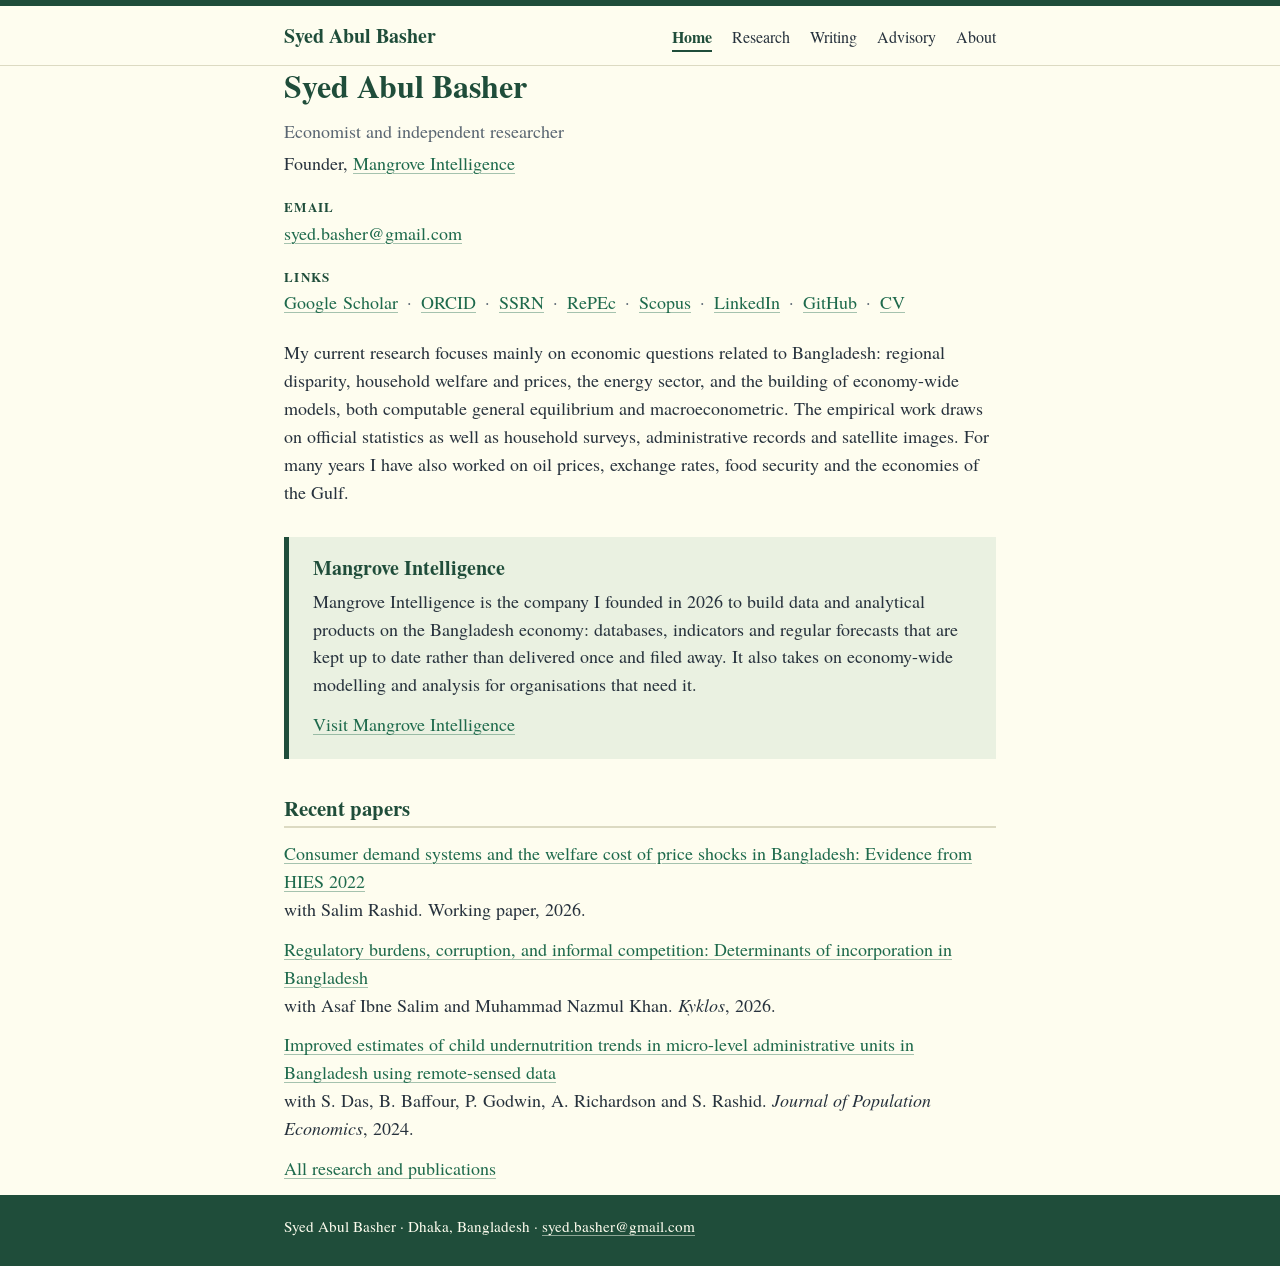
==== commit 601103c2: "Add colour, Mangrove panel, Termes and Tiro Bangla fonts Cream, dark green and slate palette; self-h" ====
--- a/index.html
+++ b/index.html
@@ -104,6 +104,16 @@
       the economies of the Gulf.</p>
   </section>
 
+  <section class="mangrove">
+    <h2>Mangrove Intelligence</h2>
+    <p>Mangrove Intelligence is the company I founded in 2026 to build data and analytical products
+      on the Bangladesh economy: databases, indicators and regular forecasts that are kept up to date
+      rather than delivered once and filed away. It also takes on economy-wide modelling and analysis
+      for organisations that need it.</p>
+    <p><a href="https://www.mangroveintel.com/" target="_blank" rel="noopener">Visit
+      Mangrove Intelligence</a></p>
+  </section>
+
   <section>
     <h2>Recent papers</h2>
     <p class="pub"><a href="https://papers.ssrn.com/sol3/papers.cfm?abstract_id=7422080"
--- a/assets/styles.css
+++ b/assets/styles.css
@@ -1,55 +1,83 @@
 /* syedbasher.github.io - generated by site-source/build_site.py */
-:root{--bg:#fff;--ink:#111;--soft:#555;--rule:#cfcfcf;--link:#1a4f8b}
+@font-face{font-family:"Termes";src:url("fonts/termes-regular.woff2") format("woff2");
+  font-weight:400;font-style:normal;font-display:swap}
+@font-face{font-family:"Termes";src:url("fonts/termes-italic.woff2") format("woff2");
+  font-weight:400;font-style:italic;font-display:swap}
+@font-face{font-family:"Termes";src:url("fonts/termes-bold.woff2") format("woff2");
+  font-weight:700;font-style:normal;font-display:swap}
+@font-face{font-family:"Termes";src:url("fonts/termes-bolditalic.woff2") format("woff2");
+  font-weight:700;font-style:italic;font-display:swap}
+/* Bengali text anywhere on the site is set in Tiro Bangla */
+@font-face{font-family:"Tiro Bangla";src:url("fonts/tiro-bangla-400.woff2") format("woff2");
+  font-weight:400;font-style:normal;font-display:swap;
+  unicode-range:U+0951-0952,U+0964-0965,U+0980-09FE,U+1CD0,U+1CF7,U+200C-200D,U+20B9,U+25CC}
+@font-face{font-family:"Tiro Bangla";src:url("fonts/tiro-bangla-400-italic.woff2") format("woff2");
+  font-weight:400;font-style:italic;font-display:swap;
+  unicode-range:U+0951-0952,U+0964-0965,U+0980-09FE,U+1CD0,U+1CF7,U+200C-200D,U+20B9,U+25CC}
+
+:root{
+  --bg:#fefdef; --ink:#27323d; --soft:#5a6672; --rule:#dcdac2;
+  --green:#1f4d3a; --link:#1e6a4c; --tint:#eaf1e1; --bar:#1f4d3a; --onbar:#fefdef;
+}
 @media (prefers-color-scheme: dark){
-  :root{--bg:#141414;--ink:#e8e8e8;--soft:#a9a9a9;--rule:#3a3a3a;--link:#8fb4e3}
+  :root{--bg:#121a16;--ink:#e6e9df;--soft:#a9b3aa;--rule:#2f3d35;
+    --green:#8fcaa8;--link:#8fcaa8;--tint:#1a2820;--bar:#0c120f;--onbar:#e6e9df}
 }
 *{box-sizing:border-box}
 body{margin:0;background:var(--bg);color:var(--ink);
-  font-family:"Times New Roman",Times,"Liberation Serif",Georgia,serif;
+  font-family:"Tiro Bangla","Termes","Times New Roman",Times,"Liberation Serif",Georgia,serif;
   font-size:18px;line-height:1.55}
-a{color:var(--link);text-decoration:none}
-a:hover{text-decoration:underline}
+a{color:var(--link);text-decoration:underline;text-decoration-thickness:1px;
+  text-underline-offset:3px;text-decoration-color:color-mix(in srgb,var(--link) 40%,transparent)}
+a:hover{text-decoration-color:var(--link);text-decoration-thickness:2px}
 a:focus-visible{outline:2px solid var(--link);outline-offset:2px}
-h1,h2,h3{margin:0;font-weight:700;line-height:1.25;color:var(--ink)}
-h1{font-size:1.9rem;margin-bottom:12px}
-h2{font-size:1.3rem;margin:34px 0 10px;padding-bottom:4px;border-bottom:1px solid var(--rule)}
-h3.year{font-size:1rem;margin:22px 0 6px}
+h1,h2,h3{margin:0;font-weight:700;line-height:1.25;color:var(--green)}
+h1{font-size:2rem;margin-bottom:12px}
+h2{font-size:1.3rem;margin:36px 0 12px;padding-bottom:5px;border-bottom:2px solid var(--rule)}
+h3.year{font-size:1rem;margin:24px 0 6px;letter-spacing:.04em}
 p{margin:0 0 12px}
 img{max-width:100%;height:auto}
-em{font-style:italic}
 .wrap{max-width:760px;margin:0 auto;padding:0 24px}
-.skip{position:absolute;left:-9999px;top:0;background:var(--ink);color:var(--bg);padding:8px 14px}
+.skip{position:absolute;left:-9999px;top:0;background:var(--green);color:var(--bg);padding:8px 14px}
 .skip:focus{left:10px;top:10px}
 
-.top{border-bottom:1px solid var(--rule);padding:16px 0}
+.top{background:var(--bg);border-top:6px solid var(--bar);border-bottom:1px solid var(--rule);padding:14px 0}
 .top .wrap{display:flex;justify-content:space-between;align-items:baseline;
   flex-wrap:wrap;gap:8px 24px}
-.name{font-size:1.15rem;font-weight:700;color:var(--ink)}
-.name:hover{text-decoration:none}
-nav a{margin-left:20px;font-size:1rem;color:var(--link)}
-nav a.here{color:var(--ink);font-weight:700}
+.name{font-size:1.25rem;font-weight:700;color:var(--green);text-decoration:none}
+nav a{margin-left:20px;font-size:1rem;color:var(--ink);text-decoration:none;
+  padding-bottom:2px;border-bottom:2px solid transparent}
+nav a:hover{border-bottom-color:var(--rule)}
+nav a.here{color:var(--green);font-weight:700;border-bottom-color:var(--green)}
 
-main{padding-top:38px;padding-bottom:30px}
+main{padding-top:38px;padding-bottom:34px}
 .intro{display:flex;gap:30px;align-items:flex-start;margin-bottom:22px}
 .intro > div{flex:1;min-width:0}
 .portrait{width:190px;flex:none;border:1px solid var(--rule)}
 .role{color:var(--soft);margin-bottom:4px}
 .contact{margin-top:14px;margin-bottom:0}
-.contact a + a::before{content:"\00b7";color:var(--soft);margin:0 .5em}
+.contact strong{color:var(--green);font-size:.82rem;letter-spacing:.1em;text-transform:uppercase}
+.contact a + a::before{content:"\00b7";color:var(--soft);margin:0 .5em;display:inline-block;
+  text-decoration:none}
 .toc{color:var(--soft)}
+
+.mangrove{background:var(--tint);border-left:5px solid var(--green);
+  padding:18px 24px 8px;margin:30px 0 8px}
+.mangrove h2{margin:0 0 8px;padding:0;border:0;font-size:1.25rem}
 
 .pub{margin-bottom:12px}
 .entry{margin-bottom:16px}
 .entry p{margin-bottom:2px}
 .entry .meta{color:var(--soft);font-size:.95rem}
-.entry .etitle{font-weight:700}
+.entry .etitle{font-weight:700;color:var(--green)}
 .wr{display:flex;gap:14px;margin-bottom:8px}
 .wr time{flex:none;width:58px;color:var(--soft);font-size:.95rem}
 .tl{display:flex;gap:14px;margin-bottom:8px}
 .tl time{flex:none;width:112px;color:var(--soft);font-size:.95rem}
 .soft{color:var(--soft)}
 
-.site-foot{border-top:1px solid var(--rule);padding:18px 0 34px;font-size:.92rem;color:var(--soft)}
+.site-foot{background:var(--bar);color:var(--onbar);padding:20px 0 28px;font-size:.95rem}
+.site-foot a{color:var(--onbar);text-decoration-color:color-mix(in srgb,var(--onbar) 50%,transparent)}
 
 @media (max-width:640px){
   body{font-size:17px}
@@ -58,9 +86,11 @@
   nav a{margin-left:0;margin-right:16px}
   .wr,.tl{flex-direction:column;gap:0}
   .wr time,.tl time{width:auto}
+  .mangrove{padding:16px 18px 6px}
 }
 @media print{
   .top nav,.skip{display:none}
   body{font-size:11pt;color:#000;background:#fff}
   a{color:#000;text-decoration:underline}
+  .site-foot{background:none;color:#000}
 }
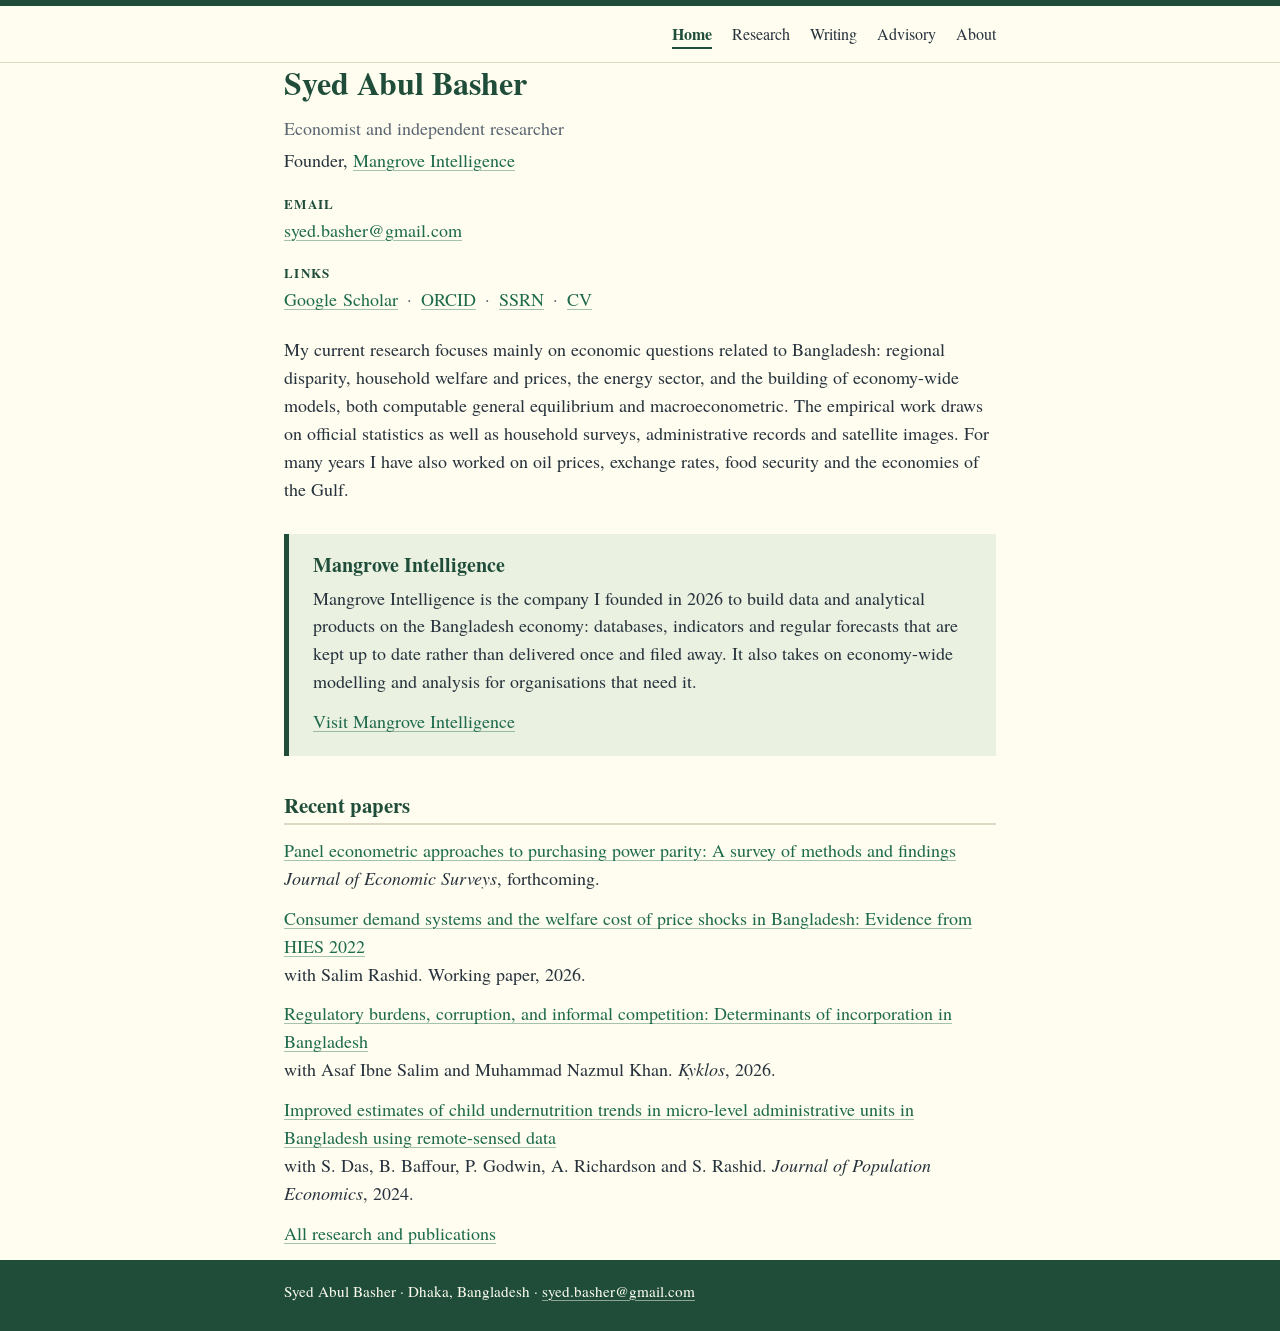
==== commit 1a4102c3: "Trim profile links, hide duplicate header name on home, add forthcoming PPP survey, complete Writing" ====
--- a/index.html
+++ b/index.html
@@ -63,11 +63,7 @@
   "sameAs": [
     "https://scholar.google.com/citations?user=aabMrnUAAAAJ",
     "https://orcid.org/0000-0003-3918-8285",
-    "https://papers.ssrn.com/sol3/cf_dev/AbsByAuth.cfm?per_id=369204",
-    "https://mpra.ub.uni-muenchen.de/view/people/Basher%3D3ASyed_A%3D2E%3D3A%3D3A.html",
-    "https://www.sciencedirect.com/author/14048112000/syed-abul-basher",
-    "https://www.linkedin.com/in/syed-abul-basher-301b14432",
-    "https://github.com/SyedBasher"
+    "https://papers.ssrn.com/sol3/cf_dev/AbsByAuth.cfm?per_id=369204"
   ]
 }
 </script>
@@ -76,7 +72,7 @@
 <a class="skip" href="#main">Skip to content</a>
 <header class="top">
   <div class="wrap">
-    <a class="name" href="index.html">Syed Abul Basher</a>
+    
     <nav aria-label="Primary"><a href="index.html" class="here" aria-current="page">Home</a><a href="research.html">Research</a><a href="writing.html">Writing</a><a href="advisory.html">Advisory</a><a href="about.html">About</a></nav>
   </div>
 </header>
@@ -91,7 +87,7 @@
         rel="noopener">Mangrove Intelligence</a></p>
       <p class="contact"><strong>Email</strong><br>
         <a href="mailto:syed.basher@gmail.com">syed.basher@gmail.com</a></p>
-      <p class="contact"><strong>Links</strong><br><a href="https://scholar.google.com/citations?user=aabMrnUAAAAJ" target="_blank" rel="noopener">Google&nbsp;Scholar</a><a href="https://orcid.org/0000-0003-3918-8285" target="_blank" rel="noopener">ORCID</a><a href="https://papers.ssrn.com/sol3/cf_dev/AbsByAuth.cfm?per_id=369204" target="_blank" rel="noopener">SSRN</a><a href="https://mpra.ub.uni-muenchen.de/view/people/Basher%3D3ASyed_A%3D2E%3D3A%3D3A.html" target="_blank" rel="noopener">RePEc</a><a href="https://www.sciencedirect.com/author/14048112000/syed-abul-basher" target="_blank" rel="noopener">Scopus</a><a href="https://www.linkedin.com/in/syed-abul-basher-301b14432" target="_blank" rel="noopener">LinkedIn</a><a href="https://github.com/SyedBasher" target="_blank" rel="noopener">GitHub</a><a href="Syed_Basher_CV.pdf">CV</a></p>
+      <p class="contact"><strong>Links</strong><br><a href="https://scholar.google.com/citations?user=aabMrnUAAAAJ" target="_blank" rel="noopener">Google&nbsp;Scholar</a><a href="https://orcid.org/0000-0003-3918-8285" target="_blank" rel="noopener">ORCID</a><a href="https://papers.ssrn.com/sol3/cf_dev/AbsByAuth.cfm?per_id=369204" target="_blank" rel="noopener">SSRN</a><a href="Syed_Basher_CV.pdf">CV</a></p>
     </div>
   </section>
 
@@ -116,6 +112,9 @@
 
   <section>
     <h2>Recent papers</h2>
+    <p class="pub"><a href="https://papers.ssrn.com/sol3/papers.cfm?abstract_id=5284307"
+      target="_blank" rel="noopener">Panel econometric approaches to purchasing power parity: A
+      survey of methods and findings</a><br><em>Journal of Economic Surveys</em>, forthcoming.</p>
     <p class="pub"><a href="https://papers.ssrn.com/sol3/papers.cfm?abstract_id=7422080"
       target="_blank" rel="noopener">Consumer demand systems and the welfare cost of price shocks in
       Bangladesh: Evidence from HIES 2022</a><br>with Salim Rashid. Working paper, 2026.</p>
--- a/assets/styles.css
+++ b/assets/styles.css
@@ -44,6 +44,7 @@
 .top{background:var(--bg);border-top:6px solid var(--bar);border-bottom:1px solid var(--rule);padding:14px 0}
 .top .wrap{display:flex;justify-content:space-between;align-items:baseline;
   flex-wrap:wrap;gap:8px 24px}
+.top nav{margin-left:auto}
 .name{font-size:1.25rem;font-weight:700;color:var(--green);text-decoration:none}
 nav a{margin-left:20px;font-size:1rem;color:var(--ink);text-decoration:none;
   padding-bottom:2px;border-bottom:2px solid transparent}
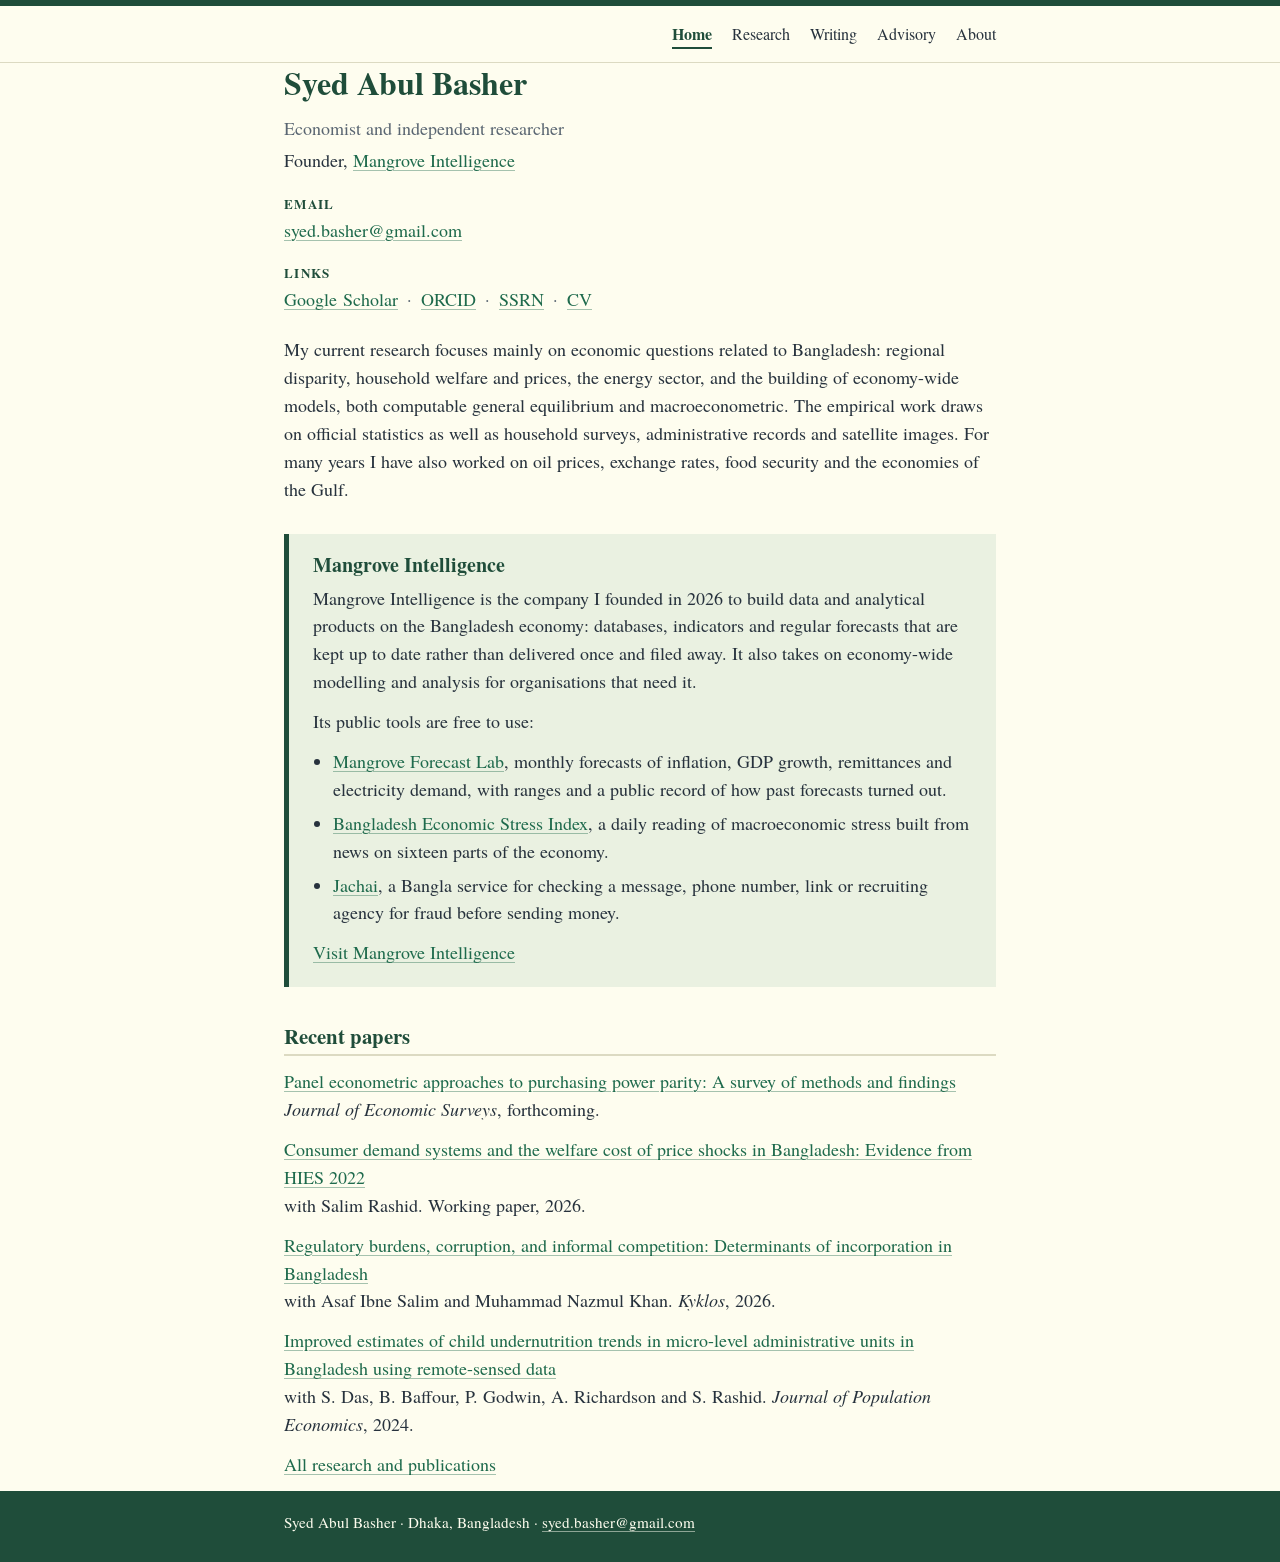
==== commit c6bfd3a1: "Home page: list Mangrove's public tools (Forecast Lab, Stress Index, Jachai) Co-Authored-By: Claude " ====
--- a/index.html
+++ b/index.html
@@ -6,6 +6,8 @@
 <title>Syed Abul Basher | Economist and Independent Researcher</title>
 <meta name="description" content="Personal website of Syed Abul Basher, economist and independent researcher in Dhaka, working on Bangladesh&#x27;s economy, regional and spatial measurement, household welfare, macro-finance, energy and applied econometrics.">
 <meta name="author" content="Syed Abul Basher">
+<meta name="google-site-verification" content="DZD2lk-D0y5By_sR0RzvNgRMkbWvqAitESuedDdbq0k">
+<meta name="google-site-verification" content="wpQKko_1ti5Er1q-oVok-Hucz0A5W2ghNGiuqgShnCU">
 <meta name="robots" content="index, follow">
 <link rel="canonical" href="https://syedbasher.github.io/">
 
@@ -63,7 +65,9 @@
   "sameAs": [
     "https://scholar.google.com/citations?user=aabMrnUAAAAJ",
     "https://orcid.org/0000-0003-3918-8285",
-    "https://papers.ssrn.com/sol3/cf_dev/AbsByAuth.cfm?per_id=369204"
+    "https://papers.ssrn.com/sol3/cf_dev/AbsByAuth.cfm?per_id=369204",
+    "https://github.com/SyedBasher",
+    "https://sites.google.com/view/syedbasher"
   ]
 }
 </script>
@@ -106,6 +110,18 @@
       on the Bangladesh economy: databases, indicators and regular forecasts that are kept up to date
       rather than delivered once and filed away. It also takes on economy-wide modelling and analysis
       for organisations that need it.</p>
+    <p>Its public tools are free to use:</p>
+    <ul class="tools">
+      <li><a href="https://forecast.mangroveintel.com/" target="_blank" rel="noopener">Mangrove
+        Forecast Lab</a>, monthly forecasts of inflation, GDP growth, remittances and electricity
+        demand, with ranges and a public record of how past forecasts turned out.</li>
+      <li><a href="https://stressindex.mangroveintel.com/" target="_blank" rel="noopener">Bangladesh
+        Economic Stress Index</a>, a daily reading of macroeconomic stress built from news on sixteen
+        parts of the economy.</li>
+      <li><a href="https://jachai.mangroveintel.com/" target="_blank" rel="noopener">Jachai</a>, a
+        Bangla service for checking a message, phone number, link or recruiting agency for fraud
+        before sending money.</li>
+    </ul>
     <p><a href="https://www.mangroveintel.com/" target="_blank" rel="noopener">Visit
       Mangrove Intelligence</a></p>
   </section>
--- a/assets/styles.css
+++ b/assets/styles.css
@@ -60,11 +60,16 @@
 .contact strong{color:var(--green);font-size:.82rem;letter-spacing:.1em;text-transform:uppercase}
 .contact a + a::before{content:"\00b7";color:var(--soft);margin:0 .5em;display:inline-block;
   text-decoration:none}
-.toc{color:var(--soft)}
+.toc{display:flex;flex-wrap:wrap;gap:8px;margin:18px 0 8px}
+.toc a{display:inline-flex;align-items:baseline;gap:8px;padding:5px 14px;border:1px solid var(--rule);
+  border-radius:999px;background:var(--tint);color:var(--green);text-decoration:none;font-size:1rem;margin:0}
+.toc a span{color:var(--soft);font-size:.85rem}
+.toc a:hover{border-color:var(--green)}
 
 .mangrove{background:var(--tint);border-left:5px solid var(--green);
   padding:18px 24px 8px;margin:30px 0 8px}
 .mangrove h2{margin:0 0 8px;padding:0;border:0;font-size:1.25rem}
+.mangrove ul.tools{margin:0 0 12px;padding-left:20px}.mangrove ul.tools li{margin:0 0 6px}
 
 .pub{margin-bottom:12px}
 .entry{margin-bottom:16px}
